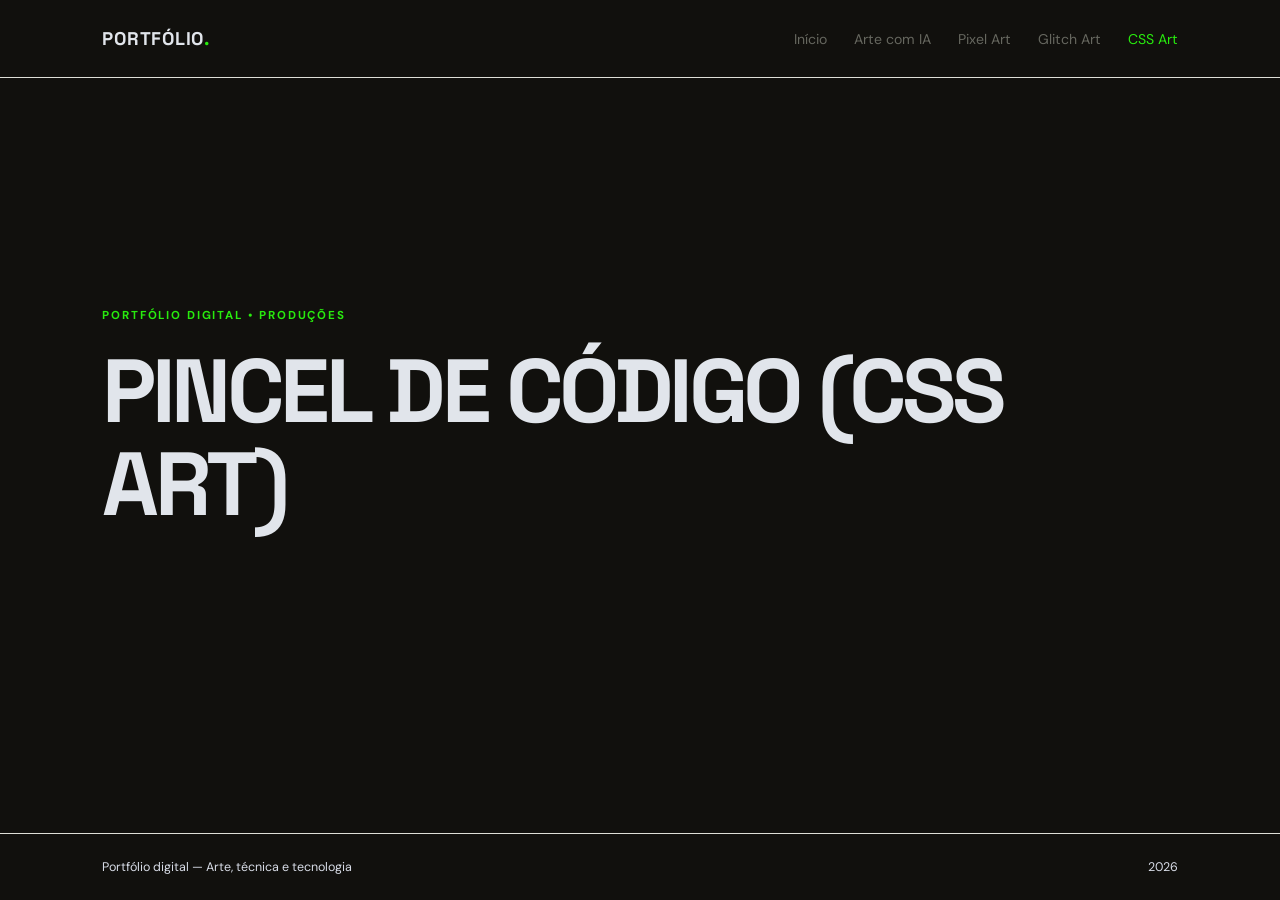
==== css-art.html @ b51e43a4 "pagina inicial e paginas" ====
<!DOCTYPE html>
<html lang="pt-BR">
<head>
  <meta charset="UTF-8">
  <meta name="viewport" content="width=device-width, initial-scale=1.0">
  <meta name="description" content="Portfólio digital sobre arte, técnica e tecnologia.">
  <title>PINCEL DE CÓDIGO (CSS ART) | Portfólio</title>
  <link rel="stylesheet" href="style.css">
</head>
<body>
  <header class="topo">
    <a class="marca" href="index.html">PORTFÓLIO<span>.</span></a>
    <nav aria-label="Menu principal">
      <a href="index.html" class="">Início</a>
      <a href="arte-ia.html" class="">Arte com IA</a>
      <a href="pixel-art.html" class="">Pixel Art</a>
      <a href="glitch-art.html" class="">Glitch Art</a>
      <a href="css-art.html" class="ativo">CSS Art</a>
    </nav>
  </header>

  <main class="pagina tema">
    <p class="etiqueta">PORTFÓLIO DIGITAL • PRODUÇÕES</p>
    <h1>PINCEL DE CÓDIGO (CSS ART)</h1>
  </main>
  <footer><span>Portfólio digital — Arte, técnica e tecnologia</span><span>2026</span></footer>
</body>
</html>
---- style.css ----
@import url('https://fonts.googleapis.com/css2?family=DM+Sans:wght@400;500;600;700&family=Space+Grotesk:wght@400;500;600;700&display=swap');
:root{
--fundo:#11100d;
--texto:#e1e5eb;
--suave:#d8dce7;
--destaque:#28eb0e;
--linha:#deded7;
}
*{box-sizing:border-box}
html{scroll-behavior:smooth;}
body{
    min-height:100vh;
    margin:0;
    display:flex;
    flex-direction:column;
    background:var(--fundo);
    color:var(--texto);
    font-family:'DM Sans',sans-serif;
}

.topo{
    min-height:78px;
    padding:0 8%;
    display:flex;
    align-items:center;
    justify-content:space-between;
    gap:24px;
    border-bottom:1px solid var(--linha);
}

.marca{
    flex-shrink:0;
    color:var(--texto);
    text-decoration:none;
    font:700 1.15rem 'Space Grotesk',sans-serif;
    letter-spacing:.04em;
}

.marca span{color:var(--destaque)}
nav{display:flex;
    align-items:center;
    gap:27px;
}
nav a{color:#66675f;
    text-decoration:none;
    font-size:.88rem;
    transition:color .2s;
}
nav a:hover,nav a.ativo{color:var(--destaque)}

.pagina{
    width:min(1100px,84%);
    margin:auto;
    padding:100px 0 115px;
}
.etiqueta{
    margin:0 0 22px;
    color:var(--destaque);
    font-size:.72rem;
    font-weight:700;
    letter-spacing:.16em;
}
h1{
    margin:0;
    font-family:'Space Grotesk',sans-serif;
    font-size:clamp(2.8rem,7vw,5.7rem);
    line-height:1.04;
    letter-spacing:-.05em;
}
.inicial h1 span{color:var(--destaque)}
.introducao{
    max-width:620px;
    margin:28px 0;
    color:var(--suave);
    font-size:1.05rem;
    line-height:1.8;
}
.identificacao{
    display:flex;
    flex-wrap:wrap;gap:8px 28px;
    margin:28px 0 34px;
    color:var(--suave);
    font-size:.92rem;
}
.identificacao p{margin:0}
.identificacao strong{color:var(--texto)}

.botao{
    display:inline-flex;
    gap:24px;
    align-items:center;
    padding:15px 21px;
    background:var(--texto);
    color:rgb(17, 15, 15);
    text-decoration:none;
    font-size:.9rem;
    border-radius:3px;
    transition:background .2s,transform .2s;
}

.botao:hover{background:var(--destaque);transform:translateY(-2px)}

.tema{
    min-height:65vh;
    display:flex;
    flex-direction:column;
    justify-content:center;
}

.tema h1{max-width:950px}
footer{
    margin-top:auto;
    padding:25px 8%;
    border-top:1px solid var(--linha);
    display:flex;
    justify-content:space-between;
    gap:15px;
    color:var(--suave);font-size:.78rem;
}
@media(max-width:850px){.topo{padding:20px 6%;
    align-items:flex-start;
    flex-direction:column}
    nav{width:100%;gap:12px 20px;flex-wrap:wrap}
    nav a{font-size:.82rem}
    .pagina{width:88%;padding:75px 0 85px}
    footer{padding:22px 6%;flex-wrap:wrap}
}
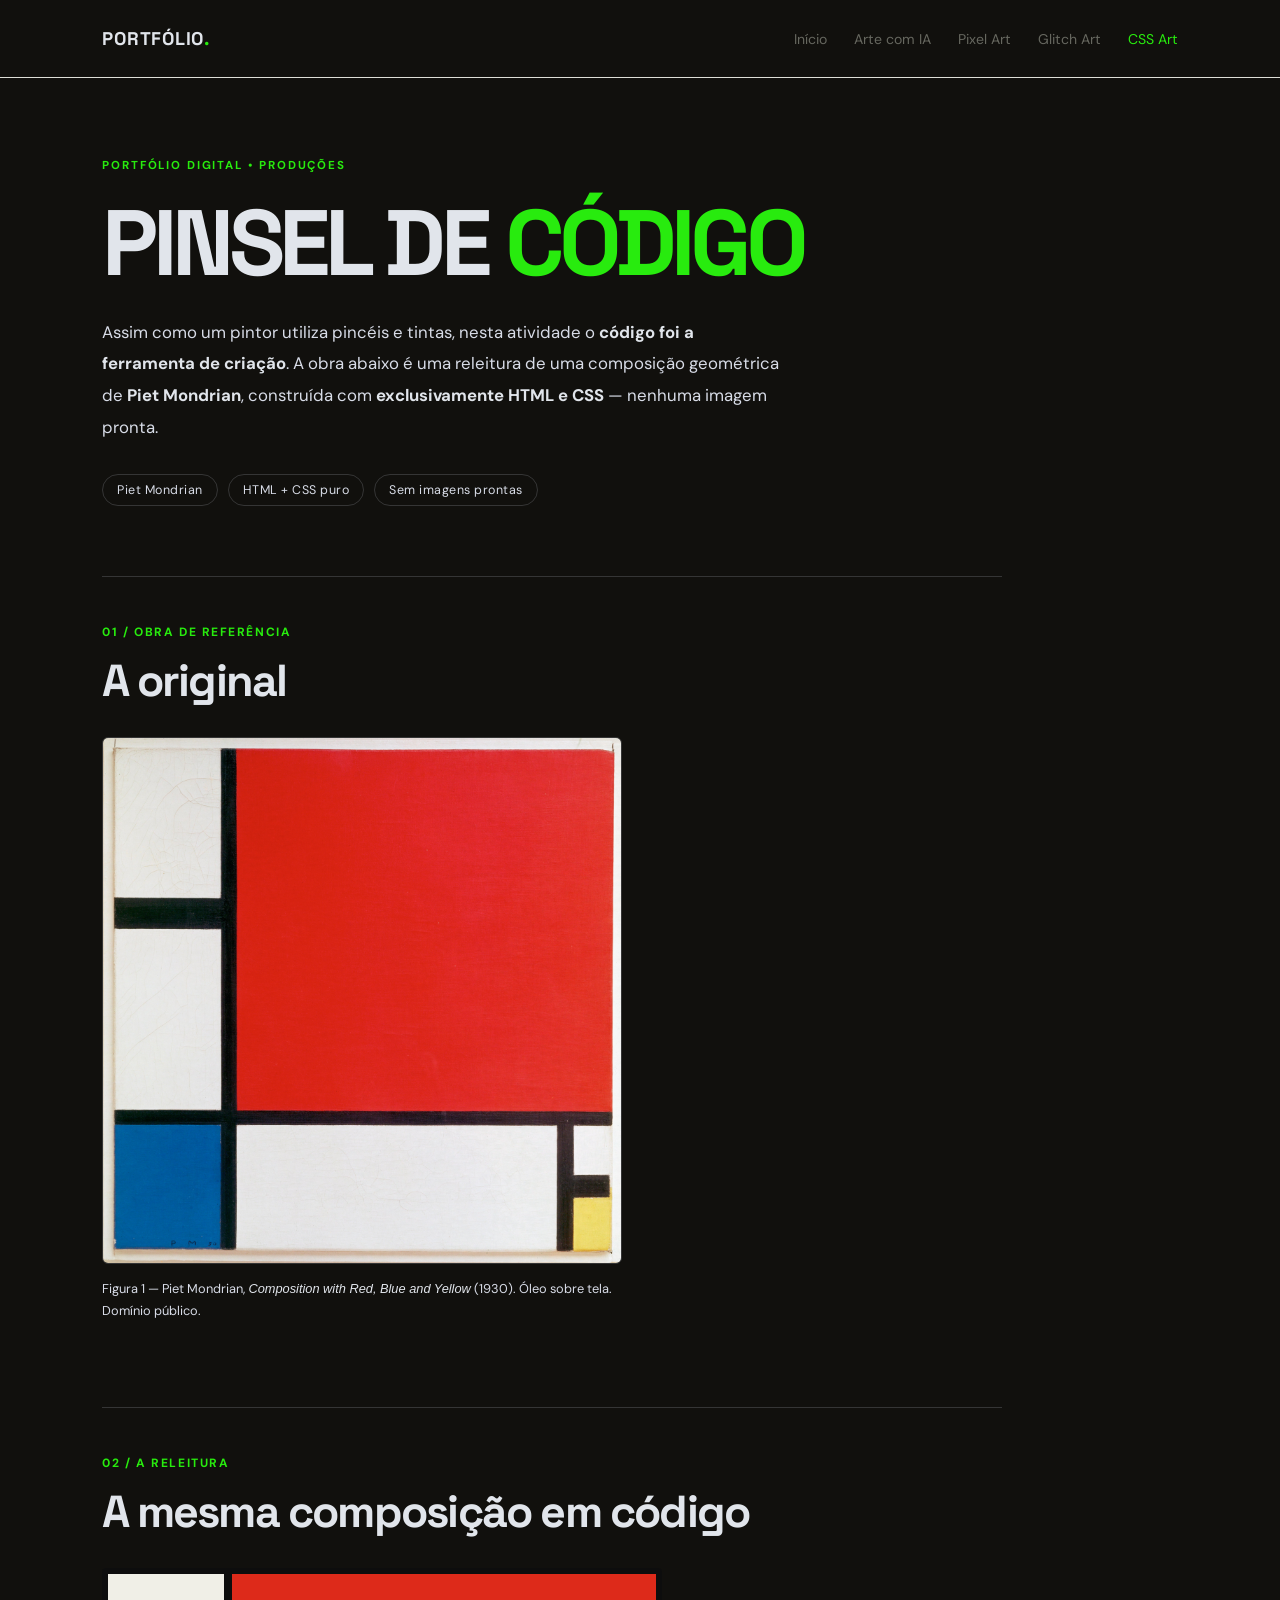
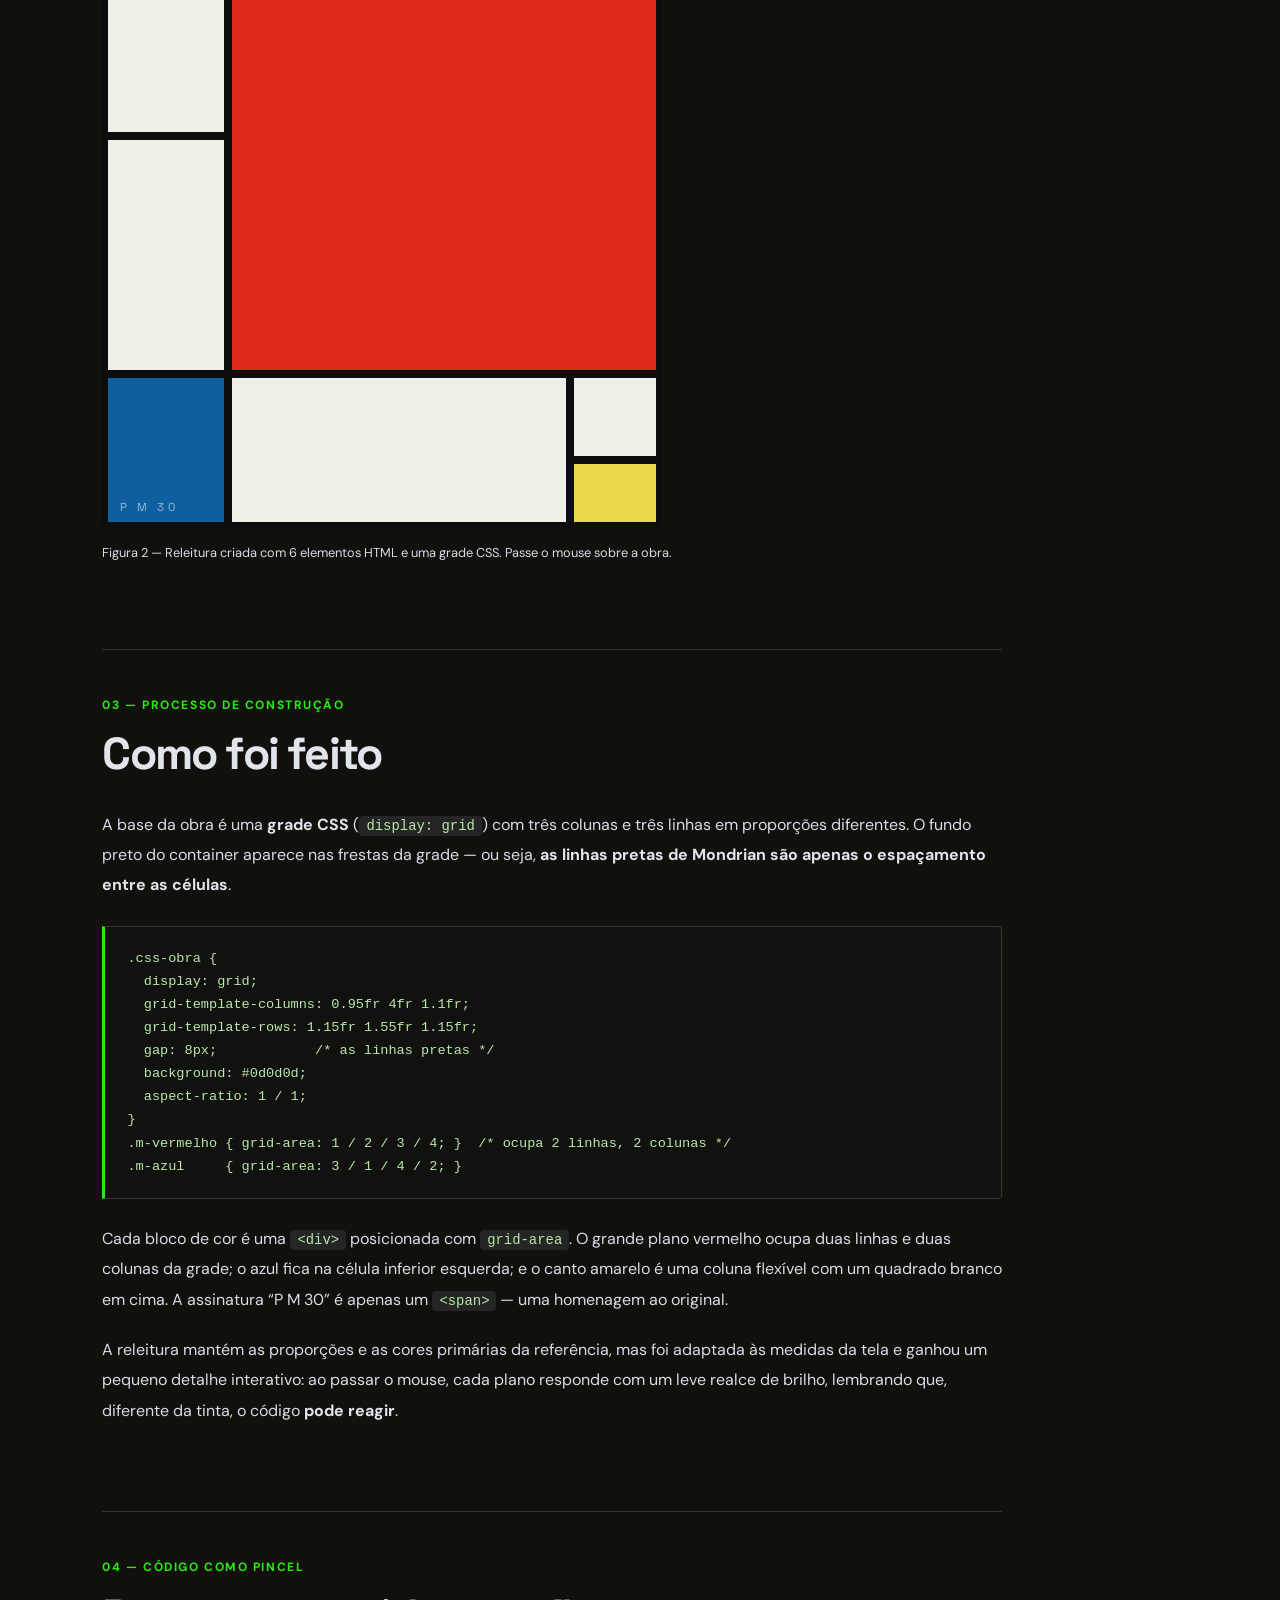
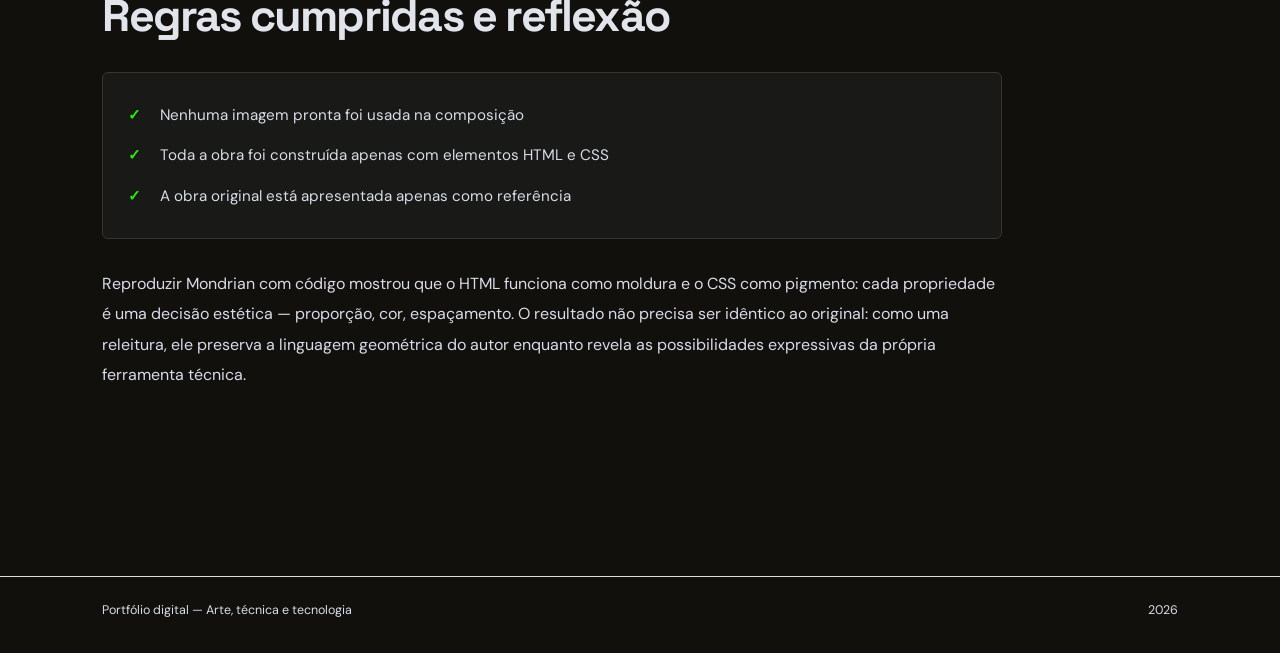
==== commit f4dc824a: "Arte com IA e CSS Art" ====
--- a/css-art.html
+++ b/css-art.html
@@ -3,26 +3,151 @@
 <head>
   <meta charset="UTF-8">
   <meta name="viewport" content="width=device-width, initial-scale=1.0">
-  <meta name="description" content="Portfólio digital sobre arte, técnica e tecnologia.">
-  <title>PINCEL DE CÓDIGO (CSS ART) | Portfólio</title>
+  <meta name="description" content="Pincel de código — releitura de obra geométrica de Mondrian em HTML e CSS puro.">
+  <title>CSS Art | Portfólio</title>
   <link rel="stylesheet" href="style.css">
 </head>
 <body>
   <header class="topo">
     <a class="marca" href="index.html">PORTFÓLIO<span>.</span></a>
     <nav aria-label="Menu principal">
-      <a href="index.html" class="">Início</a>
-      <a href="arte-ia.html" class="">Arte com IA</a>
-      <a href="pixel-art.html" class="">Pixel Art</a>
-      <a href="glitch-art.html" class="">Glitch Art</a>
+      <a href="index.html">Início</a>
+      <a href="arte-ia.html">Arte com IA</a>
+      <a href="pixel-art.html">Pixel Art</a>
+      <a href="glitch-art.html">Glitch Art</a>
       <a href="css-art.html" class="ativo">CSS Art</a>
     </nav>
   </header>
 
-  <main class="pagina tema">
-    <p class="etiqueta">PORTFÓLIO DIGITAL • PRODUÇÕES</p>
-    <h1>PINCEL DE CÓDIGO (CSS ART)</h1>
+  <main class="pagina css-pagina">
+
+    <!-- APRESENTAÇÃO -->
+    <section class="css-intro">
+      <p class="etiqueta">PORTFÓLIO DIGITAL • PRODUÇÕES</p>
+      <h1>PINSEL DE <span>CÓDIGO</span></h1>
+      <p class="css-descricao">
+        Assim como um pintor utiliza pincéis e tintas, nesta atividade o
+        <strong>código foi a ferramenta de criação</strong>. A obra abaixo é
+        uma releitura de uma composição geométrica de
+        <strong>Piet Mondrian</strong>, construída com
+        <strong>exclusivamente HTML e CSS</strong> — nenhuma imagem pronta.
+      </p>
+      <div class="css-tags">
+        <span class="css-tag">Piet Mondrian</span>
+        <span class="css-tag">HTML + CSS puro</span>
+        <span class="css-tag">Sem imagens prontas</span>
+      </div>
+    </section>
+
+    <!-- 01 — OBRA DE REFERÊNCIA -->
+    <section class="css-secao">
+      <p class="numero">01 / OBRA DE REFERÊNCIA</p>
+      <h2>A original</h2>
+
+      <figure class="css-figura css-figura-referencia">
+        <img
+          src="imagens/mondrian-original.jpg"
+          alt="Quadro Composition with Red, Blue and Yellow, de Piet Mondrian,1930: grandes planos vermelho, azul e amarelo separados por linhas pretas sobre fundo branco"
+        >
+        <figcaption>
+          Figura 1 — Piet Mondrian, <em>Composition with Red, Blue and Yellow</em>
+          (1930). Óleo sobre tela. Domínio público.
+        </figcaption>
+      </figure>
+    </section>
+
+    <!-- 02 — A RELEITURA -->
+    <section class="css-secao">
+      <p class="numero">02 / A RELEITURA</p>
+      <h2>A mesma composição em código</h2>
+
+      <div class="css-obra" role="img"
+           aria-label="Releitura em HTML e CSS da composição de Mondrian: plano vermelho no topo, coluna branca à esquerda com quadrado azul na base, faixa branca inferior e pequeno quadrado amarelo no canto inferior direito, tudo separado por linhas pretas">
+        <div class="m m-vermelho"></div>
+        <div class="m m-branco-topo"></div>
+        <div class="m m-branco-meio"></div>
+        <div class="m m-azul"><span class="m-assinatura">P M 30</span></div>
+        <div class="m m-branco-base"></div>
+        <div class="m m-canto">
+          <div class="m-branco-mini"></div>
+          <div class="m-amarelo"></div>
+        </div>
+      </div>
+
+      <p class="css-legenda">
+        Figura 2 — Releitura criada com 6 elementos HTML e uma grade CSS.
+        Passe o mouse sobre a obra.
+      </p>
+    </section>
+
+    <!-- 03 — PROCESSO -->
+    <section class="css-secao">
+      <p class="numero">03 — PROCESSO DE CONSTRUÇÃO</p>
+      <h2>Como foi feito</h2>
+
+      <p>
+        A base da obra é uma <strong>grade CSS</strong> (<code>display: grid</code>)
+        com três colunas e três linhas em proporções diferentes. O fundo
+        preto do container aparece nas frestas da grade — ou seja,
+        <strong>as linhas pretas de Mondrian são apenas o espaçamento
+        entre as células</strong>.
+      </p>
+
+      <pre class="css-snippet"><code>.css-obra {
+  display: grid;
+  grid-template-columns: 0.95fr 4fr 1.1fr;
+  grid-template-rows: 1.15fr 1.55fr 1.15fr;
+  gap: 8px;            /* as linhas pretas */
+  background: #0d0d0d;
+  aspect-ratio: 1 / 1;
+}
+.m-vermelho { grid-area: 1 / 2 / 3 / 4; }  /* ocupa 2 linhas, 2 colunas */
+.m-azul     { grid-area: 3 / 1 / 4 / 2; }</code></pre>
+
+      <p>
+        Cada bloco de cor é uma <code>&lt;div&gt;</code> posicionada com
+        <code>grid-area</code>. O grande plano vermelho ocupa duas linhas e
+        duas colunas da grade; o azul fica na célula inferior esquerda; e o
+        canto amarelo é uma coluna flexível com um quadrado branco em cima.
+        A assinatura “P M 30” é apenas um <code>&lt;span&gt;</code> — uma
+        homenagem ao original.
+      </p>
+
+      <p>
+        A releitura mantém as proporções e as cores primárias da referência,
+        mas foi adaptada às medidas da tela e ganhou um pequeno detalhe
+        interativo: ao passar o mouse, cada plano responde com um leve
+        realce de brilho, lembrando que, diferente da tinta, o código
+        <strong>pode reagir</strong>.
+      </p>
+    </section>
+
+    <!-- 04 — REFLEXÃO -->
+    <section class="css-secao css-reflexao">
+      <p class="numero">04 — CÓDIGO COMO PINCEL</p>
+      <h2>Regras cumpridas e reflexão</h2>
+
+      <ul class="css-check">
+        <li>Nenhuma imagem pronta foi usada na composição</li>
+        <li>Toda a obra foi construída apenas com elementos HTML e CSS</li>
+        <li>A obra original está apresentada apenas como referência</li>
+      </ul>
+
+      <p>
+        Reproduzir Mondrian com código mostrou que o HTML funciona como
+        moldura e o CSS como pigmento: cada propriedade é uma decisão
+        estética — proporção, cor, espaçamento. O resultado não precisa ser
+        idêntico ao original: como uma releitura, ele preserva a linguagem
+        geométrica do autor enquanto revela as possibilidades expressivas
+        da própria ferramenta técnica.
+      </p>
+    </section>
+
   </main>
-  <footer><span>Portfólio digital — Arte, técnica e tecnologia</span><span>2026</span></footer>
+
+  <footer>
+    <span>Portfólio digital — Arte, técnica e tecnologia</span>
+    <span>2026</span>
+  </footer>
 </body>
 </html>
--- a/style.css
+++ b/style.css
@@ -124,4 +124,677 @@
     nav a{font-size:.82rem}
     .pagina{width:88%;padding:75px 0 85px}
     footer{padding:22px 6%;flex-wrap:wrap}
-}+}
+
+.glitch-pagina {
+    padding-top: 80px;
+    padding-bottom: 100px;
+}
+
+.glitch-intro {
+    margin-bottom: 75px;
+}
+
+.glitch-intro h1 {
+    font-size: clamp(3.5rem, 8vw, 6rem);
+    letter-spacing: -.06em;
+}
+
+.glitch-intro h1 span {
+    color: var(--destaque);
+}
+
+.glitch-descricao {
+    max-width: 650px;
+    margin-top: 25px;
+    color: var(--suave);
+    font-size: 1.05rem;
+    line-height: 1.9;
+}
+
+.glitch-galeria {
+    display: grid;
+    grid-template-columns: 1fr 1fr;
+    gap: 35px;
+    margin-bottom: 100px;
+}
+
+.glitch-card {
+    min-width: 0;
+}
+
+.numero {
+    color: var(--destaque);
+    font-size: .75rem;
+    font-weight: 700;
+    letter-spacing: .13em;
+}
+
+.glitch-card h2 {
+    margin: 12px 0 20px;
+    font-family: 'Space Grotesk', sans-serif;
+    font-size: 1.6rem;
+}
+
+.glitch-imagem {
+    width: 100%;
+    aspect-ratio: 4 / 3;
+    overflow: hidden;
+    background: #252525;
+    border: 1px solid #353535;
+    border-radius: 4px;
+}
+
+.glitch-imagem img {
+    display: block;
+    width: 100%;
+    height: 100%;
+    object-fit: cover;
+    transition: transform .4s;
+}
+
+.glitch-imagem img:hover {
+    transform: scale(1.04);
+}
+
+.glitch-card p {
+    margin-top: 18px;
+    color: var(--suave);
+    font-size: .9rem;
+    line-height: 1.8;
+}
+
+.glitch-texto {
+    max-width: 850px;
+    margin-bottom: 85px;
+    padding-top: 35px;
+    border-top: 1px solid #353535;
+}
+
+.glitch-texto h2 {
+    margin: 0 0 25px;
+    font-family: 'Space Grotesk', sans-serif;
+    font-size: clamp(2rem, 4vw, 2.8rem);
+    letter-spacing: -.04em;
+}
+
+.glitch-texto > p:not(.etiqueta) {
+    color: var(--suave);
+    font-size: 1rem;
+    line-height: 1.9;
+    margin-bottom: 20px;
+}
+
+@media(max-width: 700px) {
+
+    .glitch-pagina {
+        padding-top: 60px;
+    }
+
+    .glitch-intro {
+        margin-bottom: 50px;
+    }
+
+    .glitch-galeria {
+        grid-template-columns: 1fr;
+        gap: 45px;
+        margin-bottom: 75px;
+    }
+
+    .glitch-texto {
+        margin-bottom: 65px;
+    }
+
+}
+
+/* ============ ARTE COM IA ============ */
+
+.ia-pagina {
+    padding-top: 80px;
+    padding-bottom: 100px;
+}
+
+.ia-intro {
+    margin-bottom: 70px;
+}
+
+.ia-intro h1 {
+    font-size: clamp(3.5rem, 8vw, 6rem);
+    letter-spacing: -.06em;
+}
+
+.ia-intro h1 span {
+    color: var(--destaque);
+}
+
+.ia-descricao {
+    max-width: 680px;
+    margin-top: 25px;
+    color: var(--suave);
+    font-size: 1.05rem;
+    line-height: 1.9;
+}
+
+.ia-descricao strong {
+    color: var(--texto);
+}
+
+.ia-temas {
+    display: flex;
+    flex-wrap: wrap;
+    gap: 10px;
+    margin-top: 30px;
+}
+
+.ia-tag {
+    padding: 7px 14px;
+    border: 1px solid #353535;
+    border-radius: 100px;
+    color: var(--suave);
+    font-size: .78rem;
+    letter-spacing: .04em;
+}
+
+.ia-secao {
+    max-width: 900px;
+    margin-bottom: 85px;
+    padding-top: 35px;
+    border-top: 1px solid #353535;
+}
+
+.ia-secao h2 {
+    margin: 12px 0 28px;
+    font-family: 'Space Grotesk', sans-serif;
+    font-size: clamp(2rem, 4vw, 2.8rem);
+    letter-spacing: -.04em;
+}
+
+.ia-secao > p:not(.numero):not(.ia-legenda):not(.ia-subtitulo) {
+    color: var(--suave);
+    font-size: 1rem;
+    line-height: 1.9;
+    margin-bottom: 20px;
+}
+
+.ia-secao > p strong {
+    color: var(--texto);
+}
+
+.ia-figura {
+    position: relative;
+    margin: 0;
+    width: 100%;
+    aspect-ratio: 16 / 10;
+    overflow: hidden;
+    background: #1a1a18;
+    border: 1px solid #353535;
+    border-radius: 6px;
+}
+
+.ia-figura img {
+    display: block;
+    width: 100%;
+    height: 100%;
+    object-fit: cover;
+    transition: transform .4s;
+}
+
+.ia-figura img:hover {
+    transform: scale(1.02);
+}
+
+.ia-figura.sem-imagem img {
+    display: none;
+}
+
+.ia-placeholder {
+    display: none;
+    position: absolute;
+    inset: 0;
+    flex-direction: column;
+    align-items: center;
+    justify-content: center;
+    gap: 12px;
+    padding: 30px;
+    text-align: center;
+    color: var(--suave);
+    font-size: .92rem;
+    line-height: 1.7;
+    background:
+        repeating-linear-gradient(
+            45deg,
+            #1a1a18,
+            #1a1a18 14px,
+            #191917 14px,
+            #191917 28px
+        );
+}
+
+.ia-figura.sem-imagem .ia-placeholder {
+    display: flex;
+}
+
+.ia-placeholder strong {
+    color: var(--destaque);
+    font-family: 'Space Grotesk', sans-serif;
+    font-size: 1.1rem;
+}
+
+.ia-placeholder code {
+    padding: 3px 8px;
+    background: #252525;
+    border-radius: 4px;
+    color: var(--texto);
+    font-size: .85rem;
+}
+
+.ia-legenda {
+    margin: 14px 0 0;
+    color: var(--suave);
+    font-size: .8rem;
+    line-height: 1.7;
+}
+
+.ia-duas-colunas {
+    display: grid;
+    grid-template-columns: 1fr 1fr;
+    gap: 25px;
+    margin-bottom: 45px;
+}
+
+.ia-card {
+    padding: 25px;
+    background: #191917;
+    border: 1px solid #353535;
+    border-radius: 6px;
+}
+
+.ia-card-destaque {
+    border-color: var(--destaque);
+    background: #171b14;
+}
+
+.ia-card-label {
+    display: block;
+    margin-bottom: 14px;
+    color: var(--destaque);
+    font-size: .72rem;
+    font-weight: 700;
+    letter-spacing: .14em;
+}
+
+.ia-prompt {
+    margin: 0;
+    padding: 14px 16px;
+    background: #111110;
+    border-left: 3px solid var(--destaque);
+    border-radius: 0 4px 4px 0;
+    color: #b9e8a8;
+    font-family: 'Courier New', monospace;
+    font-size: .87rem;
+    line-height: 1.7;
+    word-break: break-word;
+}
+
+.ia-card-nota {
+    margin: 14px 0 0 !important;
+    color: var(--suave);
+    font-size: .85rem !important;
+    line-height: 1.7 !important;
+}
+
+.ia-card-nota em {
+    color: var(--texto);
+    font-style: normal;
+    font-weight: 600;
+}
+
+.ia-subtitulo {
+    margin: 0 0 25px;
+    color: var(--texto);
+    font-family: 'Space Grotesk', sans-serif;
+    font-size: 1.25rem;
+    font-weight: 600;
+    letter-spacing: -.02em;
+}
+
+.ia-timeline {
+    list-style: none;
+    margin: 0;
+    padding: 0;
+    border-left: 2px solid #353535;
+}
+
+.ia-passo {
+    position: relative;
+    padding: 0 0 40px 45px;
+}
+
+.ia-passo:last-child {
+    padding-bottom: 0;
+}
+
+.ia-passo-num {
+    position: absolute;
+    left: -17px;
+    top: -4px;
+    width: 32px;
+    height: 32px;
+    display: flex;
+    align-items: center;
+    justify-content: center;
+    background: var(--destaque);
+    color: #11100d;
+    font-family: 'Space Grotesk', sans-serif;
+    font-weight: 700;
+    font-size: .9rem;
+    border-radius: 50%;
+}
+
+.ia-passo-corpo strong {
+    display: block;
+    margin-bottom: 12px;
+    color: var(--texto);
+    font-family: 'Space Grotesk', sans-serif;
+    font-size: 1.05rem;
+}
+
+.ia-passo-corpo .ia-card-nota {
+    margin-top: 12px !important;
+}
+
+.ia-reflexao .ia-final-nota {
+    margin-top: 30px;
+    padding: 22px 25px;
+    background: #171b14;
+    border: 1px solid var(--destaque);
+    border-radius: 6px;
+    color: var(--texto) !important;
+    font-size: .97rem !important;
+}
+
+@media(max-width: 700px) {
+
+    .ia-pagina {
+        padding-top: 60px;
+    }
+
+    .ia-intro {
+        margin-bottom: 50px;
+    }
+
+    .ia-secao {
+        margin-bottom: 65px;
+    }
+
+    .ia-duas-colunas {
+        grid-template-columns: 1fr;
+    }
+
+    .ia-passo {
+        padding-left: 38px;
+    }
+
+}
+
+/* ============ CSS ART ============ */
+
+.css-pagina {
+    padding-top: 80px;
+    padding-bottom: 100px;
+}
+
+.css-intro {
+    margin-bottom: 70px;
+}
+
+.css-intro h1 {
+    font-size: clamp(3.2rem, 7.5vw, 5.8rem);
+    letter-spacing: -.06em;
+}
+
+.css-intro h1 span {
+    color: var(--destaque);
+}
+
+.css-descricao {
+    max-width: 680px;
+    margin-top: 25px;
+    color: var(--suave);
+    font-size: 1.05rem;
+    line-height: 1.9;
+}
+
+.css-descricao strong {
+    color: var(--texto);
+}
+
+.css-tags {
+    display: flex;
+    flex-wrap: wrap;
+    gap: 10px;
+    margin-top: 30px;
+}
+
+.css-tag {
+    padding: 7px 14px;
+    border: 1px solid #353535;
+    border-radius: 100px;
+    color: var(--suave);
+    font-size: .78rem;
+    letter-spacing: .04em;
+}
+
+.css-secao {
+    max-width: 900px;
+    margin-bottom: 85px;
+    padding-top: 35px;
+    border-top: 1px solid #353535;
+}
+
+.css-secao h2 {
+    margin: 12px 0 28px;
+    font-family: 'Space Grotesk', sans-serif;
+    font-size: clamp(2rem, 4vw, 2.8rem);
+    letter-spacing: -.04em;
+}
+
+.css-secao > p:not(.numero):not(.css-legenda) {
+    color: var(--suave);
+    font-size: 1rem;
+    line-height: 1.9;
+    margin-bottom: 20px;
+}
+
+.css-secao > p strong {
+    color: var(--texto);
+}
+
+.css-secao code {
+    padding: 2px 7px;
+    background: #252525;
+    border-radius: 4px;
+    color: #b9e8a8;
+    font-size: .87em;
+}
+
+.css-figura {
+    margin: 0;
+    max-width: 520px;
+}
+
+.css-figura img {
+    display: block;
+    width: 100%;
+    border: 1px solid #353535;
+    border-radius: 6px;
+}
+
+.css-figura figcaption {
+    margin-top: 14px;
+    color: var(--suave);
+    font-size: .8rem;
+    line-height: 1.7;
+}
+
+.css-figura figcaption em {
+    color: var(--texto);
+    font-style: italic;
+}
+
+/* --- A obra em CSS --- */
+
+.css-obra {
+    display: grid;
+    grid-template-columns: 1.4fr 4.05fr 1fr;
+    grid-template-rows: 1.1fr 1.6fr 1fr;
+    gap: 8px;
+    width: min(560px, 100%);
+    aspect-ratio: 1 / 1;
+    background: #0d0d0d;
+    border: 6px solid #0d0d0d;
+    border-radius: 4px;
+    cursor: crosshair;
+}
+
+.css-obra .m {
+    transition: filter .25s;
+}
+
+.css-obra .m:hover {
+    filter: brightness(1.12) saturate(1.15);
+}
+
+.m-vermelho {
+    grid-area: 1 / 2 / 3 / 4;
+    background: #dd2a1a;
+}
+
+.m-branco-topo {
+    grid-area: 1 / 1 / 2 / 2;
+    background: #f0efe7;
+}
+
+.m-branco-meio {
+    grid-area: 2 / 1 / 3 / 2;
+    background: #f0efe7;
+}
+
+.m-azul {
+    position: relative;
+    grid-area: 3 / 1 / 4 / 2;
+    background: #0f5fa0;
+}
+
+.m-assinatura {
+    position: absolute;
+    left: 12px;
+    bottom: 8px;
+    color: rgba(255, 255, 255, .55);
+    font-family: 'Space Grotesk', sans-serif;
+    font-size: .72rem;
+    letter-spacing: .3em;
+}
+
+.m-branco-base {
+    grid-area: 3 / 2 / 4 / 3;
+    background: #f0efe7;
+}
+
+.m-canto {
+    grid-area: 3 / 3 / 4 / 4;
+    display: flex;
+    flex-direction: column;
+    gap: 8px;
+    background: #0d0d0d;
+}
+
+.m-branco-mini {
+    flex: 1;
+    background: #f0efe7;
+}
+
+.m-amarelo {
+    flex: 0 0 40%;
+    background: #ecd94b;
+}
+
+.css-legenda {
+    margin: 14px 0 0;
+    color: var(--suave);
+    font-size: .8rem;
+    line-height: 1.7;
+}
+
+.css-snippet {
+    margin: 25px 0;
+    padding: 20px 22px;
+    overflow-x: auto;
+    background: #111110;
+    border: 1px solid #353535;
+    border-left: 3px solid var(--destaque);
+    border-radius: 0 4px 4px 0;
+    color: #b9e8a8;
+    font-family: 'Courier New', monospace;
+    font-size: .85rem;
+    line-height: 1.7;
+}
+
+.css-snippet code {
+    padding: 0;
+    background: none;
+    border-radius: 0;
+    color: inherit;
+    font-size: inherit;
+}
+
+.css-check {
+    list-style: none;
+    margin: 0 0 30px;
+    padding: 22px 25px;
+    background: #191917;
+    border: 1px solid #353535;
+    border-radius: 6px;
+}
+
+.css-check li {
+    position: relative;
+    padding: 8px 0 8px 32px;
+    color: var(--suave);
+    font-size: .95rem;
+    line-height: 1.6;
+}
+
+.css-check li::before {
+    content: "✓";
+    position: absolute;
+    left: 0;
+    top: 8px;
+    color: var(--destaque);
+    font-weight: 700;
+}
+
+@media(max-width: 700px) {
+
+    .css-pagina {
+        padding-top: 60px;
+    }
+
+    .css-intro {
+        margin-bottom: 50px;
+    }
+
+    .css-secao {
+        margin-bottom: 65px;
+    }
+
+    .css-obra {
+        gap: 6px;
+        border-width: 4px;
+    }
+
+    .m-canto {
+        gap: 6px;
+    }
+
+}
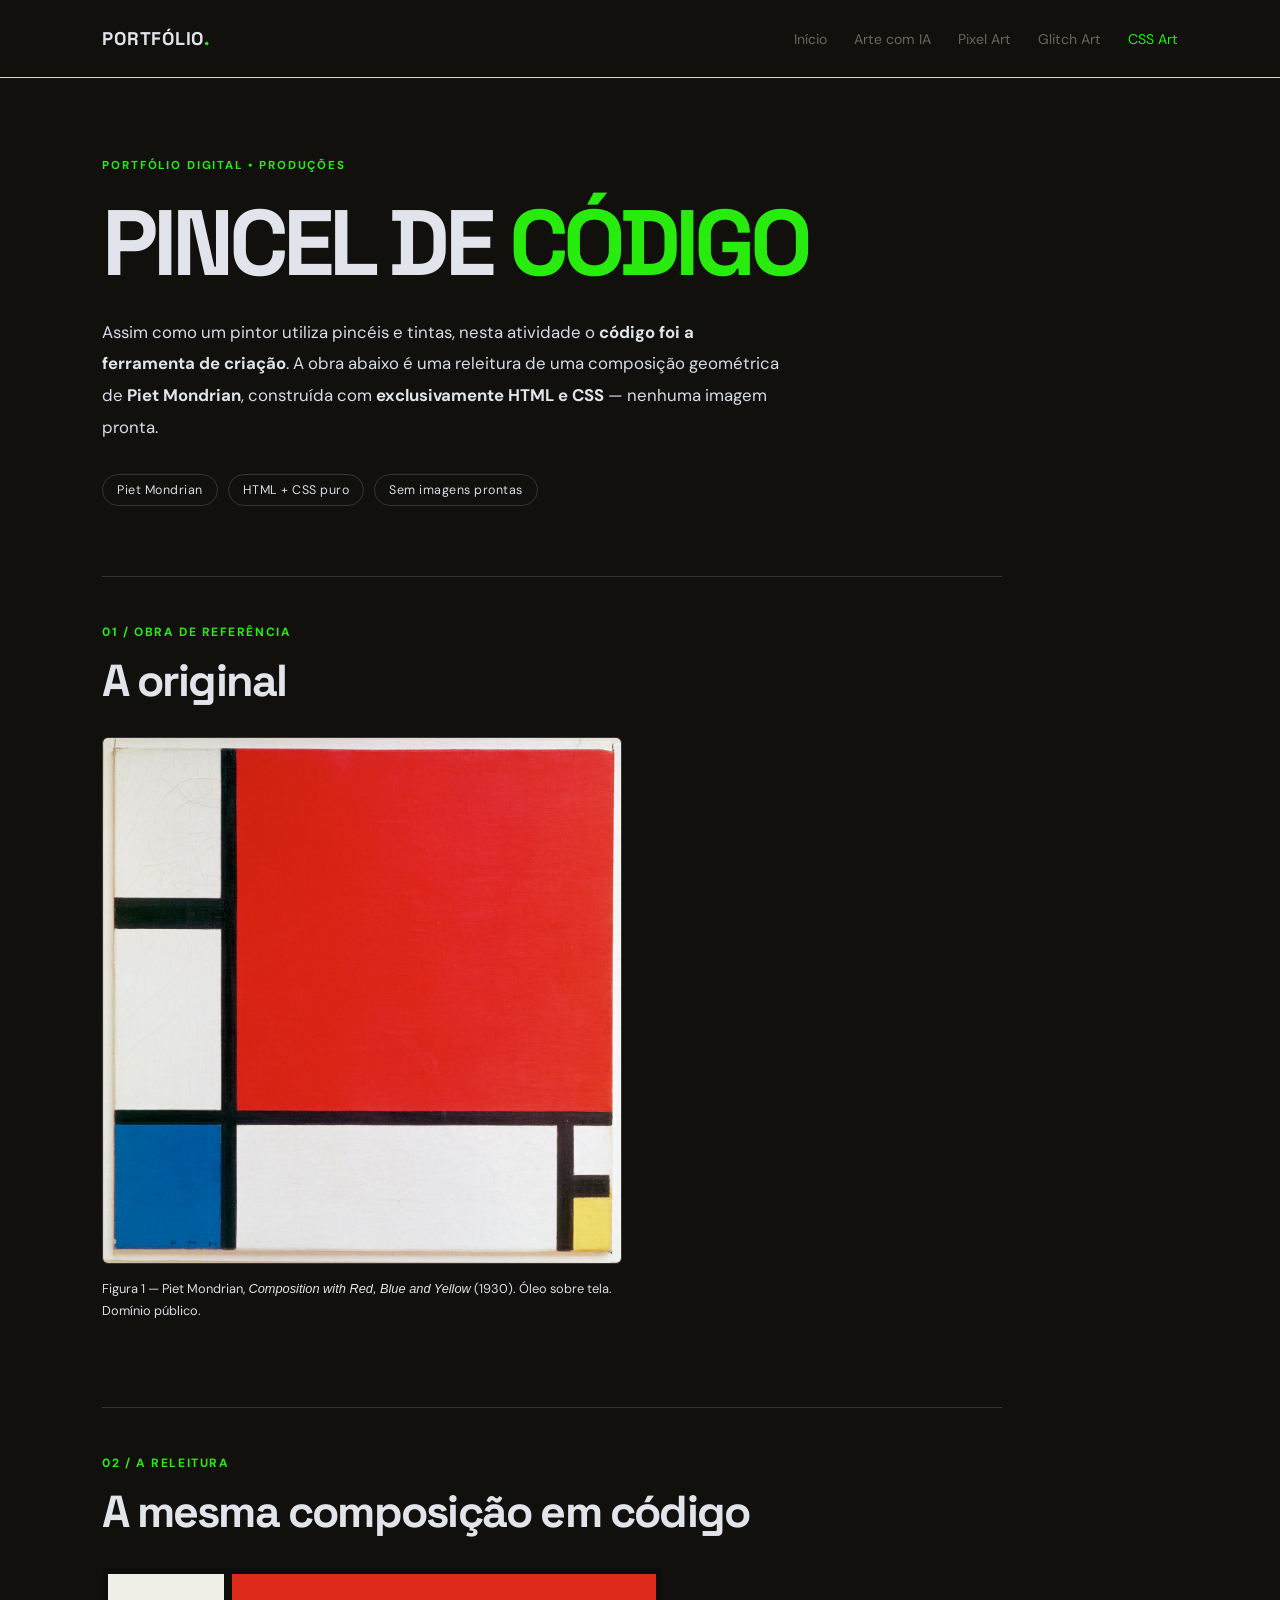
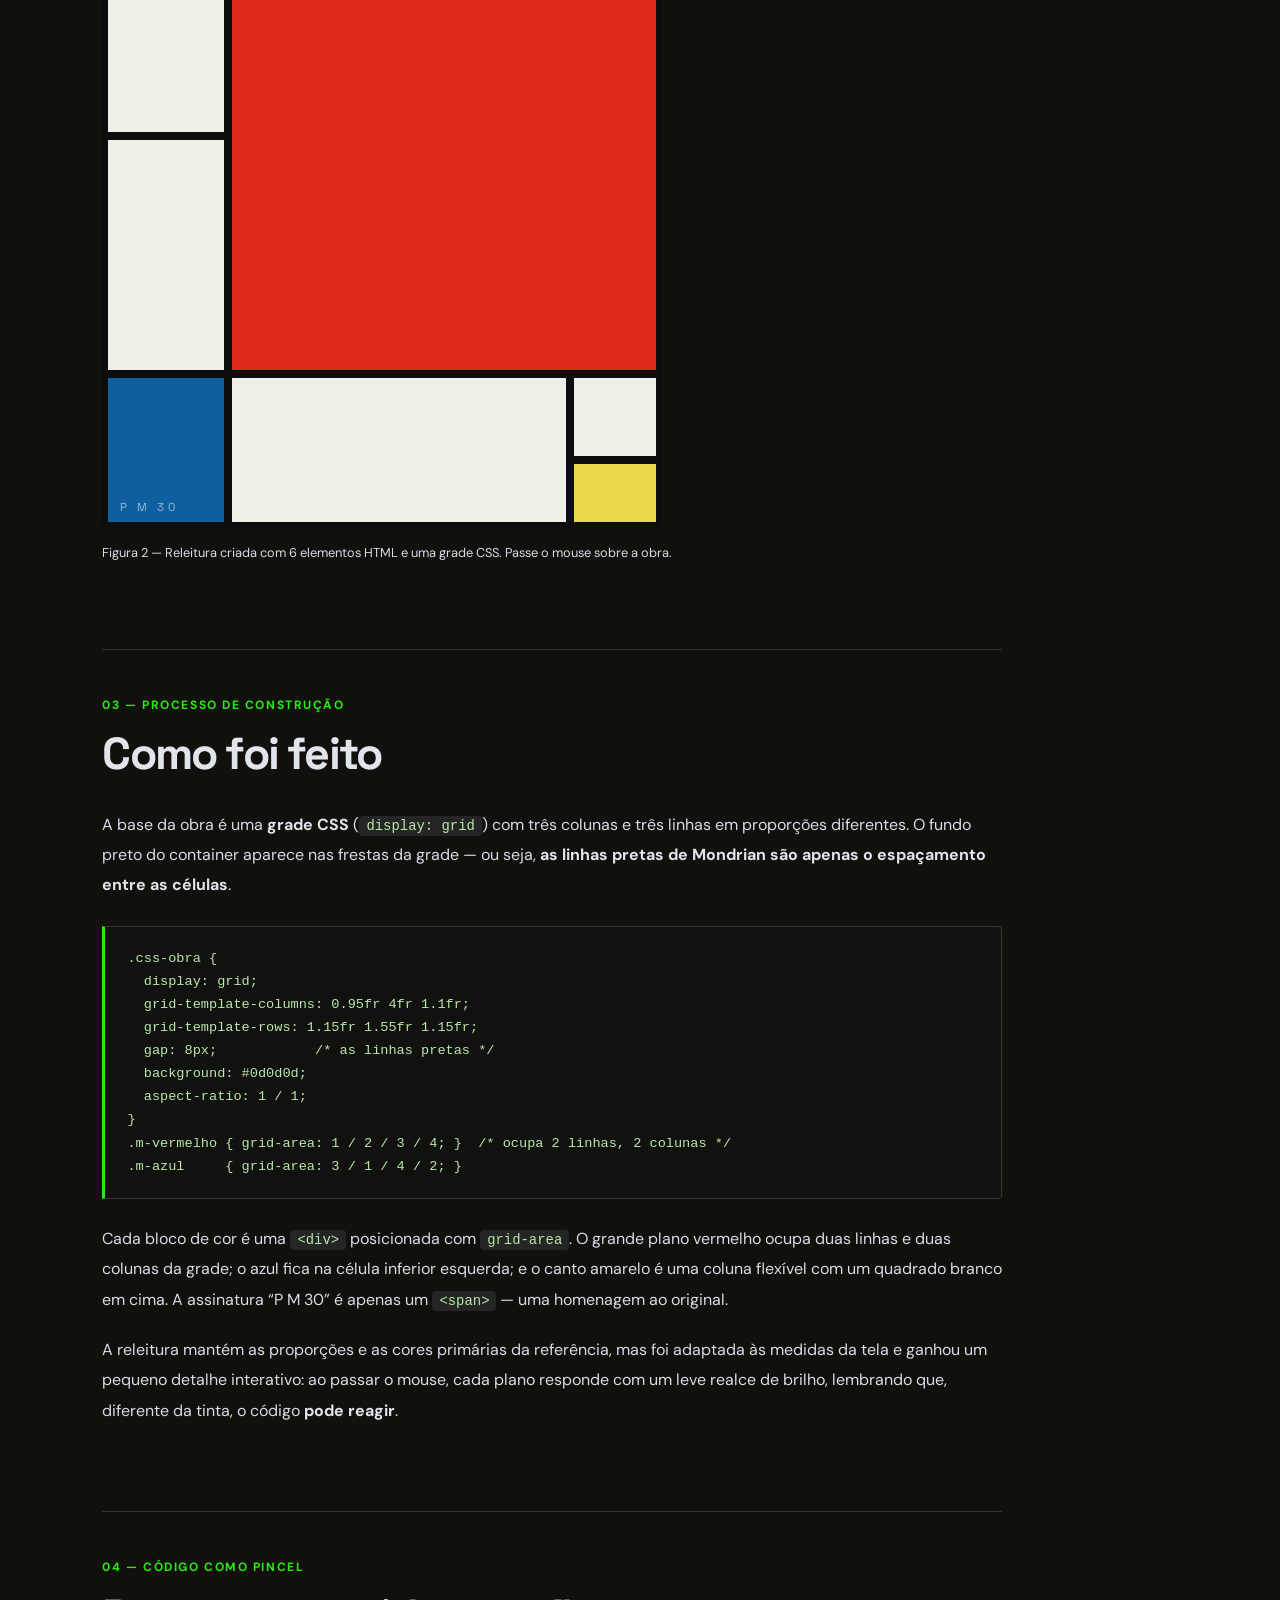
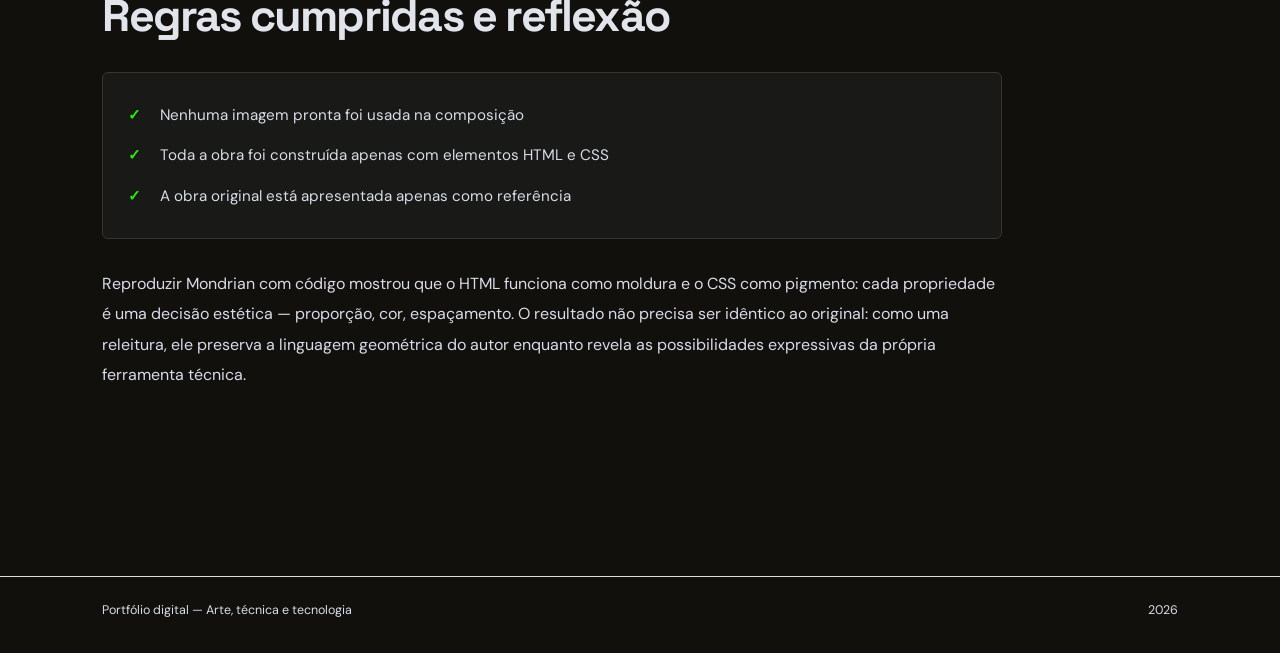
==== commit 30beca28: "Pixel Art" ====
--- a/css-art.html
+++ b/css-art.html
@@ -24,7 +24,7 @@
     <!-- APRESENTAÇÃO -->
     <section class="css-intro">
       <p class="etiqueta">PORTFÓLIO DIGITAL • PRODUÇÕES</p>
-      <h1>PINSEL DE <span>CÓDIGO</span></h1>
+      <h1>PINCEL DE <span>CÓDIGO</span></h1>
       <p class="css-descricao">
         Assim como um pintor utiliza pincéis e tintas, nesta atividade o
         <strong>código foi a ferramenta de criação</strong>. A obra abaixo é
--- a/style.css
+++ b/style.css
@@ -247,7 +247,6 @@
 
 }
 
-/* ============ ARTE COM IA ============ */
 
 .ia-pagina {
     padding-top: 80px;
@@ -537,7 +536,6 @@
 
 }
 
-/* ============ CSS ART ============ */
 
 .css-pagina {
     padding-top: 80px;
@@ -642,7 +640,6 @@
     font-style: italic;
 }
 
-/* --- A obra em CSS --- */
 
 .css-obra {
     display: grid;
@@ -798,3 +795,136 @@
     }
 
 }
+
+
+.pixel-pagina {
+    padding-top: 80px;
+    padding-bottom: 100px;
+}
+
+
+.pixel-intro {
+    margin-bottom: 75px;
+}
+
+.pixel-intro h1 {
+    font-size: clamp(3.5rem, 8vw, 6rem);
+    letter-spacing: -.06em;
+}
+
+.pixel-intro h1 span {
+    color: var(--destaque);
+}
+
+.pixel-descricao {
+    max-width: 650px;
+    margin-top: 25px;
+    color: var(--suave);
+    font-size: 1.05rem;
+    line-height: 1.9;
+}
+
+
+.pixel-atividade {
+    max-width: 850px;
+    margin-bottom: 40px;
+}
+
+.numero-pixel {
+    color: var(--destaque);
+    font-size: .75rem;
+    font-weight: 700;
+    letter-spacing: .13em;
+}
+
+.pixel-atividade h2 {
+    margin: 15px 0 20px;
+    font-family: 'Space Grotesk', sans-serif;
+    font-size: 2rem;
+}
+
+.pixel-atividade p:not(.numero-pixel) {
+    color: var(--suave);
+    font-size: 1rem;
+    line-height: 1.9;
+    margin-bottom: 18px;
+}
+
+.pixel-galeria {
+    margin-bottom: 100px;
+}
+
+.pixel-imagem {
+    width: 100%;
+    min-height: 300px;
+    aspect-ratio: 16 / 9;
+    background: #1c1c1c;
+    border: 1px solid #353535;
+    border-radius: 4px;
+    overflow: hidden;
+    display: flex;
+    justify-content: center;
+    align-items: center;
+}
+
+.pixel-imagem img {
+    width: 100%;
+    height: 100%;
+    display: block;
+    object-fit: contain;
+    image-rendering: pixelated;
+}
+
+.legenda-pixel {
+    margin-top: 15px;
+    color: var(--suave);
+    font-size: .82rem;
+    line-height: 1.7;
+}
+
+
+.pixel-reflexao {
+    max-width: 850px;
+    padding-top: 35px;
+    border-top: 1px solid #353535;
+    margin-bottom: 50px;
+}
+
+.pixel-reflexao h2 {
+    margin: 0 0 25px;
+    font-family: 'Space Grotesk', sans-serif;
+    font-size: clamp(2rem, 4vw, 2.8rem);
+    letter-spacing: -.04em;
+}
+
+.pixel-reflexao > p:not(.etiqueta) {
+    color: var(--suave);
+    font-size: 1rem;
+    line-height: 1.9;
+    margin-bottom: 20px;
+}
+
+
+@media(max-width: 700px) {
+
+    .pixel-pagina {
+        padding-top: 60px;
+    }
+
+    .pixel-intro {
+        margin-bottom: 50px;
+    }
+
+    .pixel-atividade h2 {
+        font-size: 1.7rem;
+    }
+
+    .pixel-imagem {
+        min-height: 220px;
+    }
+
+    .pixel-galeria {
+        margin-bottom: 70px;
+    }
+
+}
